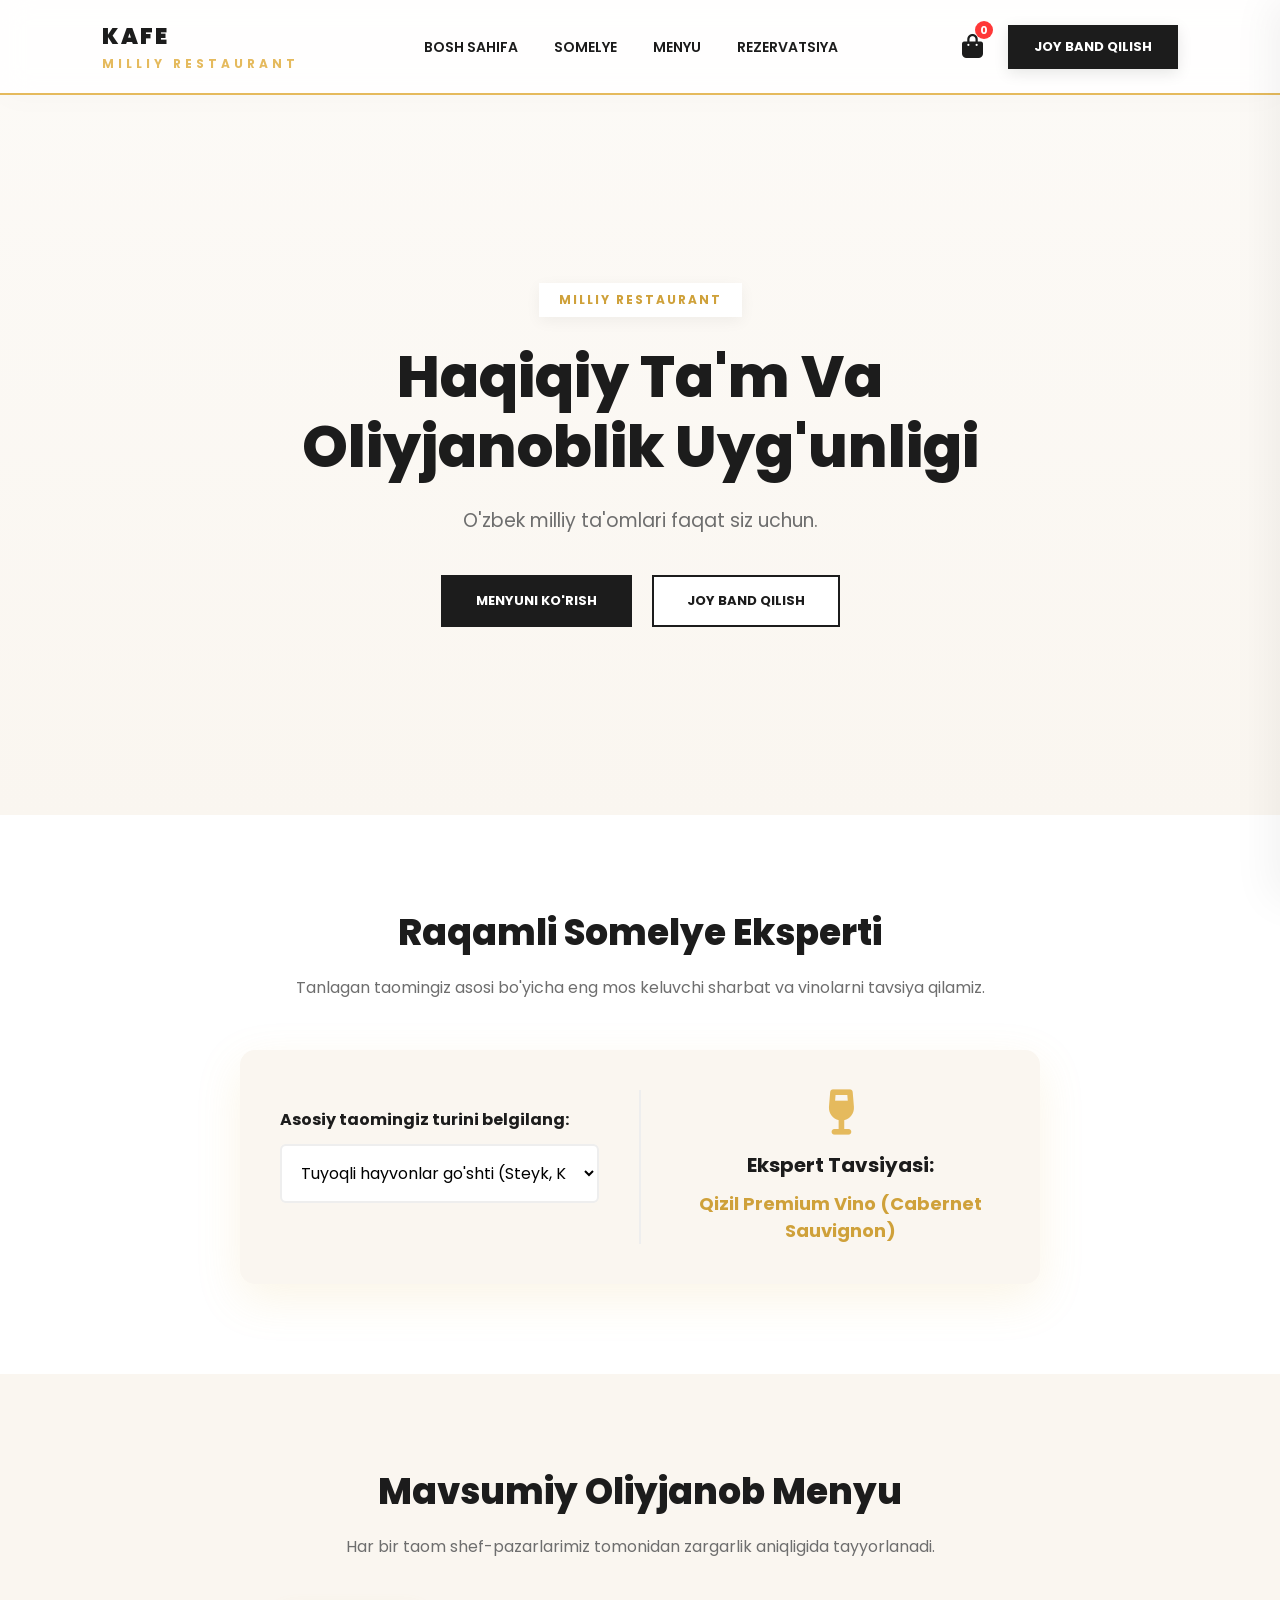
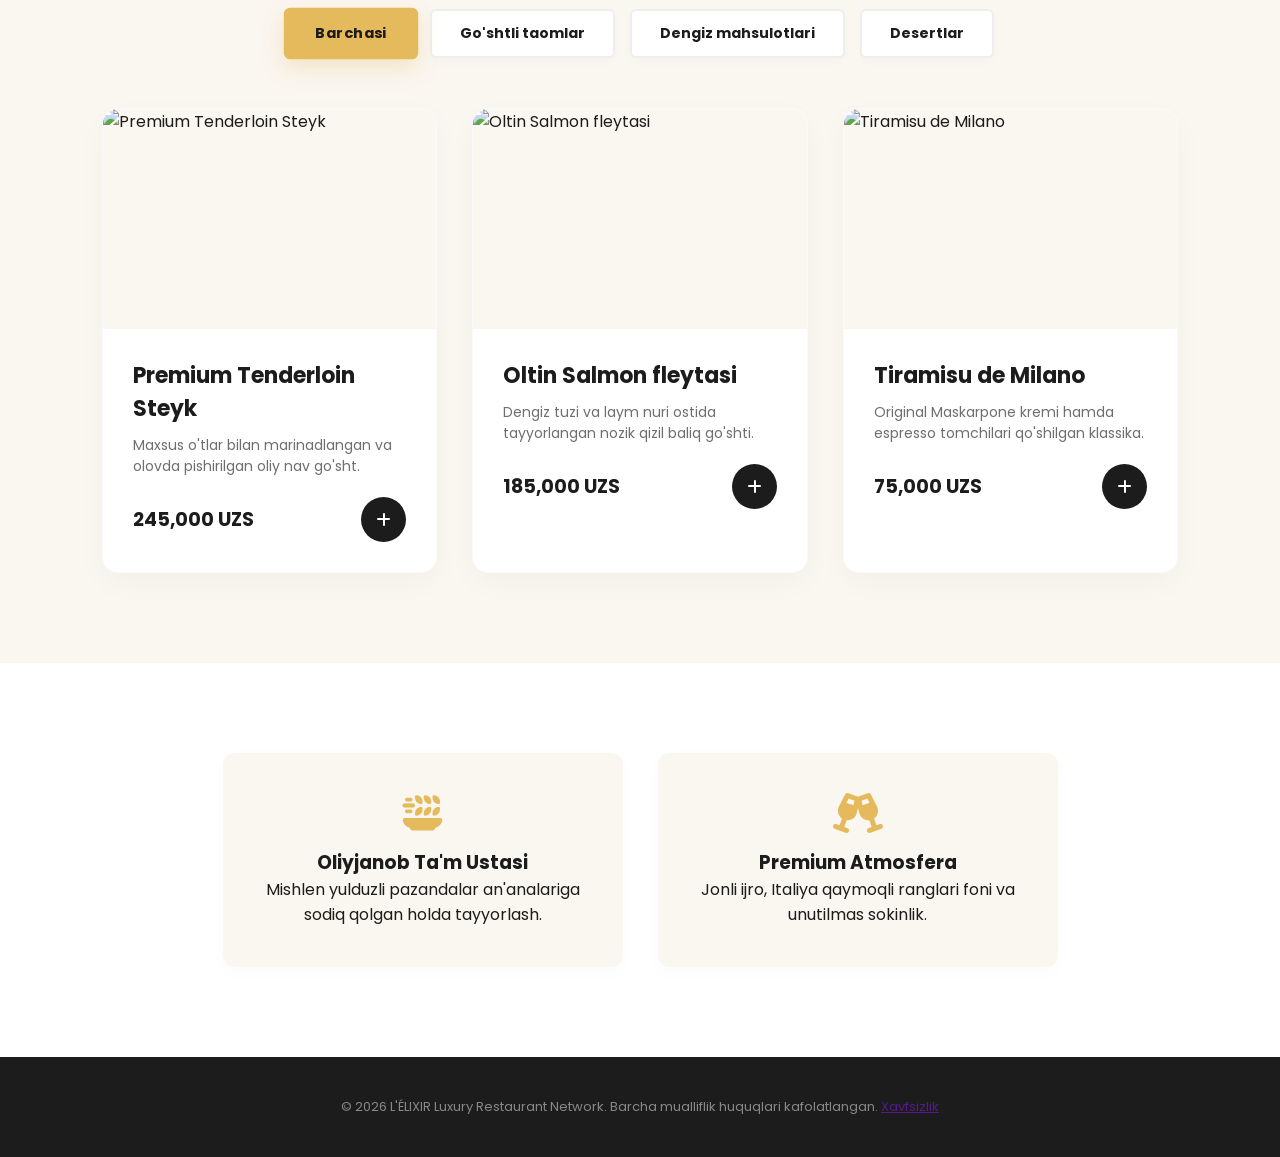
==== index.html @ 88ed4173 "Add files via upload" ====
<!DOCTYPE html>
<html lang="uz">
<head>
    <meta charset="UTF-8">
    <meta name="viewport" content="width=device-width, initial-scale=1.0">
    <title> Kafe | Restaurant</title>
    <!-- Shriftlar va FontAwesome ikonkalari -->
    <link href="https://fonts.googleapis.com/css2?family=Poppins:wght@400;600;700;800;900&display=swap" rel="stylesheet">
    <link rel="stylesheet" href="https://cdnjs.cloudflare.com/ajax/libs/font-awesome/6.4.0/css/all.min.css">
    <link rel="stylesheet" href="style.css">
</head>
<body>
    <header>
        <a href="#" class="logo"> Kafe<span>Milliy RESTAURANT</span></a>
        <ul class="nav-links">
            <li><a href="#hero">Bosh sahifa</a></li>
            <li><a href="#sommelier">Somelye</a></li>
            <li><a href="#menu">Menyu</a></li>
            <li><a href="./booking.html">Rezervatsiya</a></li>
            <!-- <li></li> -->
        </ul>
        <div class="header-right">
            <div class="cart-icon" id="cart-trigger">
                <i class="fa-solid fa-bag-shopping"></i>
                <span id="cart-count">0</span>
            </div>
            <a href="./booking.html" class="btn-book-nav">Joy band qilish</a>
        </div>
    </header>

    <!-- HERO (PREMIUM STRUKTURA) --> 
    <section class="hero" id="hero">
        <div class="hero-content">
            <span class="welcome-badge">Milliy Restaurant</span>
            <h1>Haqiqiy Ta'm Va <br>Oliyjanoblik Uyg'unligi</h1>
            <p>O'zbek milliy ta'omlari faqat siz uchun.</p>
            <div class="hero-buttons">
                <a href="./index.html#menu" class="btn-main">Menyuni Ko'rish</a>
                <a href="./booking.html" class="btn-secondary">Joy Band Qilish</a>
            </div>
        </div>
    </section>

    <!-- SOMMELIER (RAQAMLI YORDAMCHI) -->
    <section class="sommelier-section" id="sommelier">
        <div class="section-title">
            <h2>Raqamli Somelye Eksperti</h2>
            <p>Tanlagan taomingiz asosi bo'yicha eng mos keluvchi sharbat va vinolarni tavsiya qilamiz.</p>
        </div>
        <div class="sommelier-box">
            <div class="sommelier-inputs">
                <label for="sommelier-food-type">Asosiy taomingiz turini belgilang:</label>
                <select id="sommelier-food-type">
                    <option value="meat">Tuyoqli hayvonlar go'shti (Steyk, Kabob)</option>
                    <option value="fish">Dengiz mahsulotlari (Salmon, Krevetka)</option>
                    <option value="dessert">Shirinliklar va Nozik Desertlar</option>
                    <option value="pasta">Italiya pastasi yoki Pitsa turlari</option>
                </select>
            </div>
            <div class="sommelier-result">
                <i class="fa-solid fa-wine-glass"></i>
                <h4>Ekspert Tavsiyasi:</h4>
                <p id="sommelier-advice">Qizil Premium Vino (Cabernet Sauvignon)</p>
            </div>
        </div>
    </section>

    <!-- MENYU FILTR VA GRIDLAR -->
    <section class="menu-section" id="menu">
        <div class="section-title">
            <h2>Mavsumiy Oliyjanob Menyu</h2>
            <p>Har bir taom shef-pazarlarimiz tomonidan zargarlik aniqligida tayyorlanadi.</p>
        </div>

        <div class="menu-filters">
            <button class="filter-btn active" data-filter="all">Barchasi</button>
            <button class="filter-btn" data-filter="meat">Go'shtli taomlar</button>
            <button class="filter-btn" data-filter="fish">Dengiz mahsulotlari</button>
            <button class="filter-btn" data-filter="dessert">Desertlar</button>
        </div>

        <div class="menu-grid" id="main-menu-grid">
            <!-- JS Dinamik Elementlar Shu Yerga Keladi -->
        </div>
    </section>

    <!-- XIZMATLAR (SERVICES) -->
    <section class="luxury-services">
        <div class="services-grid">
            <div class="service-card">
                <i class="fa-solid fa-plate-wheat"></i>
                <h3>Oliyjanob Ta'm Ustasi</h3>
                <p>Mishlen yulduzli pazandalar an'analariga sodiq qolgan holda tayyorlash.</p>
            </div>
            <div class="service-card">
                <i class="fa-solid fa-champagne-glasses"></i>
                <h3>Premium Atmosfera</h3>
                <p>Jonli ijro, Italiya qaymoqli ranglari foni va unutilmas sokinlik.</p>
            </div>
        </div>
    </section>

    <!-- SAVAT SIDEBAR TIZIMI -->
    <div class="cart-sidebar" id="cart-sidebar-wrapper">
        <div class="cart-header">
            <h3>Sizning Savatingiz</h3>
            <i class="fa-solid fa-xmark" id="cart-close-trigger"></i>
        </div>
        <div class="cart-items" id="cart-items-wrapper">
            <!-- Savat elementlari dinamik keladi -->
        </div>
        <div class="cart-footer">
            <div class="cart-total">
                <span>Jami Hisob:</span>
                <span id="cart-total-sum">0 UZS</span>
            </div>
<button onclick="sendOrderToTelegram()" class="btn-checkout">
            <i class="fa-solid fa-paper-plane"></i> Buyurtmani tasdiqlash
        </button>
            </div>
    </div>


    <!-- ADMIN AVTORIZATSIYA MODAL OYNASI -->
    <div class="admin-modal-overlay" id="admin-auth-overlay">
        <div class="admin-crypto-box">
            <i class="fa-solid fa-vault"></i>
            <h3>Tizim Boshqaruvi</h3>
            <input type="password" id="crypto-pass-input" placeholder="Xavfsizlik parolini kiriting (2012)">
            <button class="btn-submit" id="admin-login-submit-btn">Tizimga Kirish</button>
            <div class="error-text" id="auth-error-msg">Noto'g'ri maxfiy parol!</div>
            <button class="btn-close-text" id="admin-auth-close-btn">Bekor qilish</button>
        </div>
    </div>

    <!-- DINAMIK INTEGRALLASHGAN ADMIN PANEL -->
    <div class="integrated-admin-panel hidden" id="live-admin-panel">
        <div class="admin-panel-header">
            <h2><i class="fa-solid fa-gauge-high"></i> Dinamik Menyu Boshqaruv Platformasi</h2>
            <button class="btn-close-admin" id="admin-logout-btn">Panelni Yopish</button>
        </div>
        <div class="admin-split-grid">
            <!-- Forma -->
            <div class="admin-box-card">
                <h3>Yangi Taom Qo'shish</h3>
                <input type="text" id="add-food-name" placeholder="Taom yoki Ichimlik nomi" required>
                <input type="text" id="add-food-desc" placeholder="Tarkibi va ta'rifi" required>
                <input type="number" id="add-food-price" placeholder="Narxi (Faqat raqamda, UZS)" required>
                <input type="text" id="add-food-img" placeholder="Rasm havolasi (URL)">
                <select id="add-food-cat">
                    <option value="meat">Go'shtli taomlar</option>
                    <option value="fish">Dengiz mahsulotlari</option>
                    <option value="dessert">Desertlar</option>
                </select>
                <button class="btn-submit" id="add-food-to-menu-btn">Menyoga Integratsiya Qilish</button>
            </div>
            <!-- Jadval -->
            <div class="admin-box-card" style="flex: 2;">
                <h3>Mavjud Taomlar Bazasi</h3>
                <div style="overflow-x: auto;">
                    <table class="adm-table">
                        <thead>
                            <tr>
                                <th>Ko'rinishi</th>
                                <th>Nomi</th>
                                <th>Kategoriya</th>
                                <th>Narxi</th>
                                <th>O'chirish</th>
                            </tr>
                        </thead>
                        <tbody id="admin-live-table-rows">
                            <!-- JS orqali to'ldiriladi -->
                        </tbody>
                    </table>
                </div>
            </div>
        </div>
    </div>

    <!-- FOOTER -->
    <footer id="footer">
        <p>&copy; 2026 L'ÉLIXIR Luxury Restaurant Network. Barcha mualliflik huquqlari kafolatlangan. <a href="" id="admin-gate-link"></i>Xavfsizlik</a></p>
    </footer>
    <script src="script.js"></script>
</body>
</html>
---- style.css ----
/* ==========================================================================
           1. SIZ TAQDIM ETGAN PREMIUM CSS STRUKTURASI (Luxury Bright Theme)
           ========================================================================== */
        :root {
            --gold-bright: #e5ba5d;       /* Quyoshli yorqin oltin */
            --gold-hover: #cfa13a;        /* To'q yorqin oltin */
            --white-pure: #ffffff;        /* Sof oppoq */
            --bg-cream: #faf6f0;          /* Italiya qaymoqli foni */
            --text-dark: #1c1c1c;         /* Chuqur qora matn */
            --text-muted: #6e6e6e;        /* Yumshoq kulrang */
            --accent-red: #ff3838;        /* Ko'zga tashlanadigan qizil urg'u */
            --shadow-premium: 0 15px 45px rgba(229, 186, 93, 0.15); /* Oltin nurlanish effekti */
            --transition: all 0.3s cubic-bezier(0.4, 0, 0.2, 1);
        }

        * {
            margin: 0;
            padding: 0;
            box-sizing: border-box;
            font-family: 'Poppins', 'Segoe UI', sans-serif;
            scroll-behavior: smooth;
        }

        body {
            background-color: var(--bg-cream);
            color: var(--text-dark);
        }

        /* Yorqin va Shaffof Navigatsiya */
        header {
            background: rgba(255, 255, 255, 0.9);
            border-bottom: 2px solid var(--gold-bright);
            display: flex;
            justify-content: space-between;
            align-items: center;
            padding: 20px 8%;
            position: sticky;
            top: 0;
            z-index: 999;
            backdrop-filter: blur(15px);
            box-shadow: 0 4px 30px rgba(0,0,0,0.02);
        }

        .logo {
            font-size: 22px;
            font-weight: 900;
            color: var(--text-dark);
            letter-spacing: 2px;
            text-decoration: none;
            text-transform: uppercase;
        }

        .logo span {
            color: var(--gold-bright);
            font-size: 12px;
            letter-spacing: 4px;
            font-weight: bold;
            display: block;
            margin-top: 2px;
        }

        .nav-links { list-style: none; display: flex; }
        .nav-links li { margin: 0 18px; }
        .nav-links a {
            text-decoration: none;
            color: var(--text-dark);
            font-size: 14px;
            font-weight: 600;
            text-transform: uppercase;
            transition: var(--transition);
        }
        .nav-links a:hover { color: var(--gold-bright); }

        .header-right { display: flex; align-items: center; gap: 25px; }

        .cart-icon {
            font-size: 24px;
            color: var(--text-dark);
            cursor: pointer;
            position: relative;
            transition: var(--transition);
        }
        .cart-icon:hover { color: var(--gold-bright); transform: scale(1.1); }

        #cart-count {
            position: absolute; top: -8px; right: -10px;
            background: var(--accent-red); color: white;
            font-size: 11px; font-weight: bold; width: 18px; height: 18px;
            border-radius: 50%; display: flex; justify-content: center; align-items: center;
        }

        .btn-book-nav {
            background: var(--text-dark);
            color: var(--white-pure);
            padding: 12px 26px;
            text-decoration: none;
            font-size: 13px;
            font-weight: bold;
            text-transform: uppercase;
            transition: var(--transition);
            box-shadow: 0 4px 15px rgba(0,0,0,0.1);
        }
        .btn-book-nav:hover { background: var(--gold-bright); color: var(--text-dark); }

        /* Quyoshli Hero Oynasi */
        .hero {
            background: linear-gradient(rgba(255, 255, 255, 0.4), rgba(250, 246, 240, 0.9)), 
                        url('https://images.unsplash.com/photo-1555396273-367ea4eb4db5?ixlib=rb-4.0.3') no-repeat center center/cover;
            height: 80vh;
            display: flex;
            justify-content: center;
            align-items: center;
            text-align: center;
        }

        .welcome-badge {
            background: var(--white-pure);
            color: var(--gold-hover);
            padding: 8px 20px;
            font-weight: bold;
            font-size: 12px;
            text-transform: uppercase;
            letter-spacing: 2px;
            box-shadow: 0 4px 15px rgba(0,0,0,0.05);
            display: inline-block;
            margin-bottom: 25px;
        }

        .hero-content h1 {
            font-size: 58px;
            color: var(--text-dark);
            font-weight: 800;
            line-height: 1.2;
            margin-bottom: 25px;
        }

        .hero-content p {
            color: var(--text-muted);
            font-size: 19px;
            max-width: 650px;
            margin: 0 auto 40px auto;
        }

        .hero-buttons { display: flex; justify-content: center; gap: 20px; }

        .btn-main { background: var(--text-dark); color: var(--white-pure); padding: 16px 35px; text-transform: uppercase; font-size: 13px; font-weight: bold; text-decoration: none; transition: var(--transition); }
        .btn-main:hover { background: var(--gold-bright); color: var(--text-dark); }
        .btn-secondary { background: var(--white-pure); border: 2px solid var(--text-dark); color: var(--text-dark); padding: 14px 33px; text-transform: uppercase; font-size: 13px; font-weight: bold; text-decoration: none; transition: var(--transition); }
        .btn-secondary:hover { background: var(--text-dark); color: var(--white-pure); }

        /* Sommelier Bo'limi (Ochiq va Shinam) */
        .sommelier-section { padding: 90px 8%; background: var(--white-pure); }
        .section-title { text-align: center; margin-bottom: 50px; }
        .section-title h2 { font-size: 36px; font-weight: 800; margin-bottom: 15px; color: var(--text-dark); }
        .section-title p { color: var(--text-muted); }

        .sommelier-box {
            max-width: 800px; margin: 0 auto; background: var(--bg-cream);
            padding: 40px; display: flex; gap: 40px; align-items: center; flex-wrap: wrap;
            box-shadow: var(--shadow-premium); border-radius: 15px;
        }
        .sommelier-inputs, .sommelier-result { flex: 1; min-width: 260px; }
        .sommelier-inputs label { display: block; margin-bottom: 12px; font-weight: bold; }
        .sommelier-inputs select { width: 100%; padding: 15px; background: var(--white-pure); border: 2px solid #eee; font-size: 16px; margin-bottom: 25px; border-radius: 6px; outline: none; }

        .sommelier-result { text-align: center; border-left: 2px solid #eee; padding-left: 40px; }
        .sommelier-result i { font-size: 45px; color: var(--gold-bright); margin-bottom: 15px; }
        .sommelier-result h4 { font-size: 20px; margin-bottom: 10px; }
        .sommelier-result p { color: var(--gold-hover); font-weight: bold; font-size: 18px; }

        /* 🌟 KATEGORIYA FILTR TUGMALARI */
        .menu-filters {
            display: flex; justify-content: center; gap: 15px; margin-bottom: 50px; flex-wrap: wrap;
        }
        .filter-btn {
            background: var(--white-pure); border: 2px solid #eee; color: var(--text-dark);
            padding: 12px 28px; font-weight: bold; font-size: 14px; cursor: pointer; transition: var(--transition);
            box-shadow: 0 4px 10px rgba(0,0,0,0.02); border-radius: 6px;
        }
        .filter-btn.active, .filter-btn:hover {
            background: var(--gold-bright); border-color: var(--gold-bright); transform: scale(1.05);
            box-shadow: 0 8px 20px rgba(229, 186, 93, 0.3);
        }

        /* Menyu Grid qismi */
        .menu-section { padding: 90px 8%; }
        .menu-grid { display: grid; grid-template-columns: repeat(auto-fit, minmax(300px, 1fr)); gap: 35px; }

        /* KO'ZNI O'YNATUVChI ELEGANT KARTALAR */
        .menu-card {
            background: var(--white-pure); border-radius: 16px; overflow: hidden;
            box-shadow: 0 10px 30px rgba(0,0,0,0.03); border: 1px solid rgba(0,0,0,0.02);
            transition: var(--transition); display: block;
        }
        .menu-card.hidden { display: none !important; } /* Filtrlash uchun muqaddas klass */

        .menu-card:hover {
            transform: translateY(-10px) scale(1.02);
            box-shadow: var(--shadow-premium);
        }

        /* --- SILKA ORQALI RASM TO'G'IRLASH --- */
        .menu-img-wrapper {
            background: var(--bg-cream); 
            height: 220px;
            display: flex; 
            justify-content: center; 
            align-items: center; 
            overflow: hidden;
        }
        .menu-img-wrapper img {
            width: 100%;
            height: 100%;
            object-fit: cover;
            transition: var(--transition);
        }
        .menu-card:hover .menu-img-wrapper img {
            transform: scale(1.08);
        }

        .menu-info { padding: 30px; }
        .menu-info h3 { font-size: 22px; font-weight: 700; margin-bottom: 10px; }
        .menu-info p { color: var(--text-muted); font-size: 14px; line-height: 1.5; margin-bottom: 20px; height: 42px; overflow: hidden; }
        .menu-footer { display: flex; justify-content: space-between; align-items: center; }
        .menu-footer .price { font-size: 19px; font-weight: bold; color: var(--text-dark); }

        .btn-add-cart {
            background: var(--text-dark); color: var(--white-pure); border: none;
            width: 45px; height: 45px; border-radius: 50%; cursor: pointer; transition: var(--transition);
            display: flex; justify-content: center; align-items: center; font-size: 16px;
        }
        .btn-add-cart:hover { background: var(--gold-bright); color: var(--text-dark); transform: rotate(90deg); }

        /* Xizmatlar ko'rinishi */
        .luxury-services { padding: 90px 8%; background: var(--white-pure); }
        .services-grid { display: flex; justify-content: center; gap: 35px; flex-wrap: wrap; }
        .service-card {
            background: var(--bg-cream); padding: 40px; text-align: center; max-width: 400px;
            border-radius: 12px; box-shadow: 0 5px 20px rgba(0,0,0,0.02); flex: 1; min-width: 280px;
        }
        .service-card i { font-size: 40px; color: var(--gold-bright); margin-bottom: 15px; }

        /* Savat Oynasi (Ochiq va Oq) */
        .cart-sidebar {
            position: fixed; top: 0; right: -420px; width: 420px; height: 100vh;
            background: var(--white-pure); border-left: 3px solid var(--gold-bright);
            z-index: 1001; padding: 30px; display: flex; flex-direction: column; transition: var(--transition);
            box-shadow: -10px 0 40px rgba(0,0,0,0.05);
        }
        .cart-sidebar.open { right: 0; }
        .cart-header { display: flex; justify-content: space-between; align-items: center; border-bottom: 2px solid #eee; padding-bottom: 15px; }
        #cart-close { cursor: pointer; font-size: 20px; transition: var(--transition); }
        #cart-close:hover { color: var(--accent-red); }
        
        .cart-items { flex: 1; overflow-y: auto; padding-top: 20px; }
        .cart-item { display: flex; justify-content: space-between; align-items: center; background: var(--bg-cream); padding: 15px; margin-bottom: 15px; border-radius: 8px; }
        .cart-item-info h5 { font-size: 16px; margin-bottom: 5px; }
        .cart-item-qty { display: flex; align-items: center; gap: 10px; margin-top: 8px; }
        .cart-item-qty button { background: var(--white-pure); border: 1px solid #ccc; width: 25px; height: 25px; cursor: pointer; border-radius: 4px; font-weight: bold; }
        
        .cart-item-right { text-align: right; }
        .btn-remove-item { background: none; border: none; color: var(--accent-red); cursor: pointer; margin-top: 8px; font-size: 12px; text-decoration: underline; }
        
        .cart-footer { border-top: 2px solid #eee; padding-top: 20px; }
        .cart-total { display: flex; justify-content: space-between; font-size: 20px; font-weight: bold; margin-bottom: 20px; }
        .btn-checkout { background: var(--text-dark); color: var(--white-pure); border: none; width: 100%; padding: 16px; font-weight: bold; text-transform: uppercase; cursor: pointer; transition: var(--transition); }
        .btn-checkout:hover { background: var(--gold-bright); color: var(--text-dark); }

        /* Rezervatsiya */
        .booking-section { padding: 90px 8%; }
        .booking-wrapper { display: flex; justify-content: space-between; gap: 40px; flex-wrap: wrap; }
        .booking-info, .booking-form-wrapper { flex: 1; min-width: 320px; }
        .booking-info h2 { font-size: 32px; font-weight: 800; margin-bottom: 20px; }
        .booking-info p { margin-bottom: 15px; color: var(--text-muted); display: flex; align-items: center; }
        .booking-info i { color: var(--gold-bright); margin-right: 12px; font-size: 18px; }

        .booking-form-wrapper input { width: 100%; padding: 14px; background: var(--white-pure); border: 2px solid #eee; margin-bottom: 15px; border-radius: 8px; outline: none; }
        .form-row { display: flex; gap: 15px; }
        .btn-submit { background: var(--text-dark); color: var(--white-pure); border: none; width: 100%; padding: 15px; font-weight: bold; text-transform: uppercase; cursor: pointer; border-radius: 8px; transition: var(--transition); }
        .btn-submit:hover { background: var(--gold-bright); color: var(--text-dark); }

        /* --- INTEGRALLASHGAN ADMIN PANEL STILlARI --- */
        .admin-modal-overlay {
            position: fixed; top: 0; left: 0; width: 100%; height: 100%;
            background: rgba(0,0,0,0.6); z-index: 2000;
            display: none; justify-content: center; align-items: center;
        }
        .admin-modal-overlay.show { display: flex; }
        .admin-crypto-box {
            background: white; padding: 35px; border-radius: 12px; text-align: center;
            max-width: 360px; width: 90%; border-top: 5px solid var(--gold-bright);
            box-shadow: var(--shadow-premium);
        }
        .admin-crypto-box i { font-size: 45px; color: var(--gold-bright); margin-bottom: 15px; }
        .admin-crypto-box input {
            width: 100%; padding: 12px; margin: 15px 0; border: 2px solid #eee;
            border-radius: 6px; text-align: center; font-size: 16px; outline: none;
        }
        .error-text { color: var(--accent-red); font-weight: bold; margin-top: 10px; font-size: 13px; display: none; }
        .btn-close-text { background: none; border: none; color: #777; margin-top: 10px; cursor: pointer; text-decoration: underline; }

        .integrated-admin-panel {
            background: #fdfbf7; border-top: 4px solid var(--gold-bright);
            padding: 50px 8%; border-bottom: 2px solid #ddd;
        }
        .admin-panel-header { display: flex; justify-content: space-between; align-items: center; margin-bottom: 30px; flex-wrap: wrap; gap: 15px; }
        .btn-close-admin { background: var(--accent-red); color: white; border: none; padding: 10px 20px; border-radius: 6px; cursor: pointer; font-weight: bold; transition: var(--transition); }
        .btn-close-admin:hover { background: #cc0000; }

        .admin-split-grid { display: flex; gap: 30px; flex-wrap: wrap; }
        .admin-box-card { flex: 1; min-width: 320px; background: white; padding: 25px; border-radius: 10px; box-shadow: 0 4px 15px rgba(0,0,0,0.05); }
        .admin-box-card h3 { margin-bottom: 20px; font-weight: 700; border-bottom: 2px solid var(--bg-cream); padding-bottom: 10px; }
        .admin-box-card input, .admin-box-card select { width: 100%; padding: 11px; margin-bottom: 15px; border: 1px solid #ddd; border-radius: 6px; outline: none; }

        .adm-table { width: 100%; border-collapse: collapse; }
        .adm-table th, .adm-table td { padding: 12px; text-align: left; border-bottom: 1px solid #eee; align-content: center; }
        .adm-table th { background: var(--bg-cream); }
        .adm-table-img { width: 45px; height: 45px; border-radius: 6px; object-fit: cover; }
        .btn-delete-food { background: var(--accent-red); color: white; border: none; padding: 6px 12px; cursor: pointer; border-radius: 4px; transition: var(--transition); }
        .btn-delete-food:hover { background: #cc0000; }
        
        .hidden { display: none !important; }

        footer { background: var(--text-dark); color: #888; text-align: center; padding: 40px; font-size: 13px; }

        @media (max-width: 768px) {
            header { flex-direction: column; gap: 15px; padding: 20px 2%; }
            .nav-links { flex-direction: column; text-align: center; gap: 8px; }
            .sommelier-result { border-left: none; padding-left: 0; border-top: 2px solid #eee; padding-top: 20px; }
            .form-row { flex-direction: column; gap: 0; }
            .cart-sidebar { width: 100%; right: -100%; }
        }

        .btn-checkout {
    width: 100%;
    padding: 15px;
    background-color: #27ae60; /* Yashil rang - tasdiqlash ramzi */
    color: white;
    border: none;
    border-radius: 8px;
    font-size: 18px;
    font-weight: bold;
    cursor: pointer;
    margin-top: 20px;
    transition: background 0.3s ease;
}

.btn-checkout:hover {
    background-color: #219150;
    transform: translateY(-2px);
}

.btn-checkout:active {
    transform: translateY(0);
}
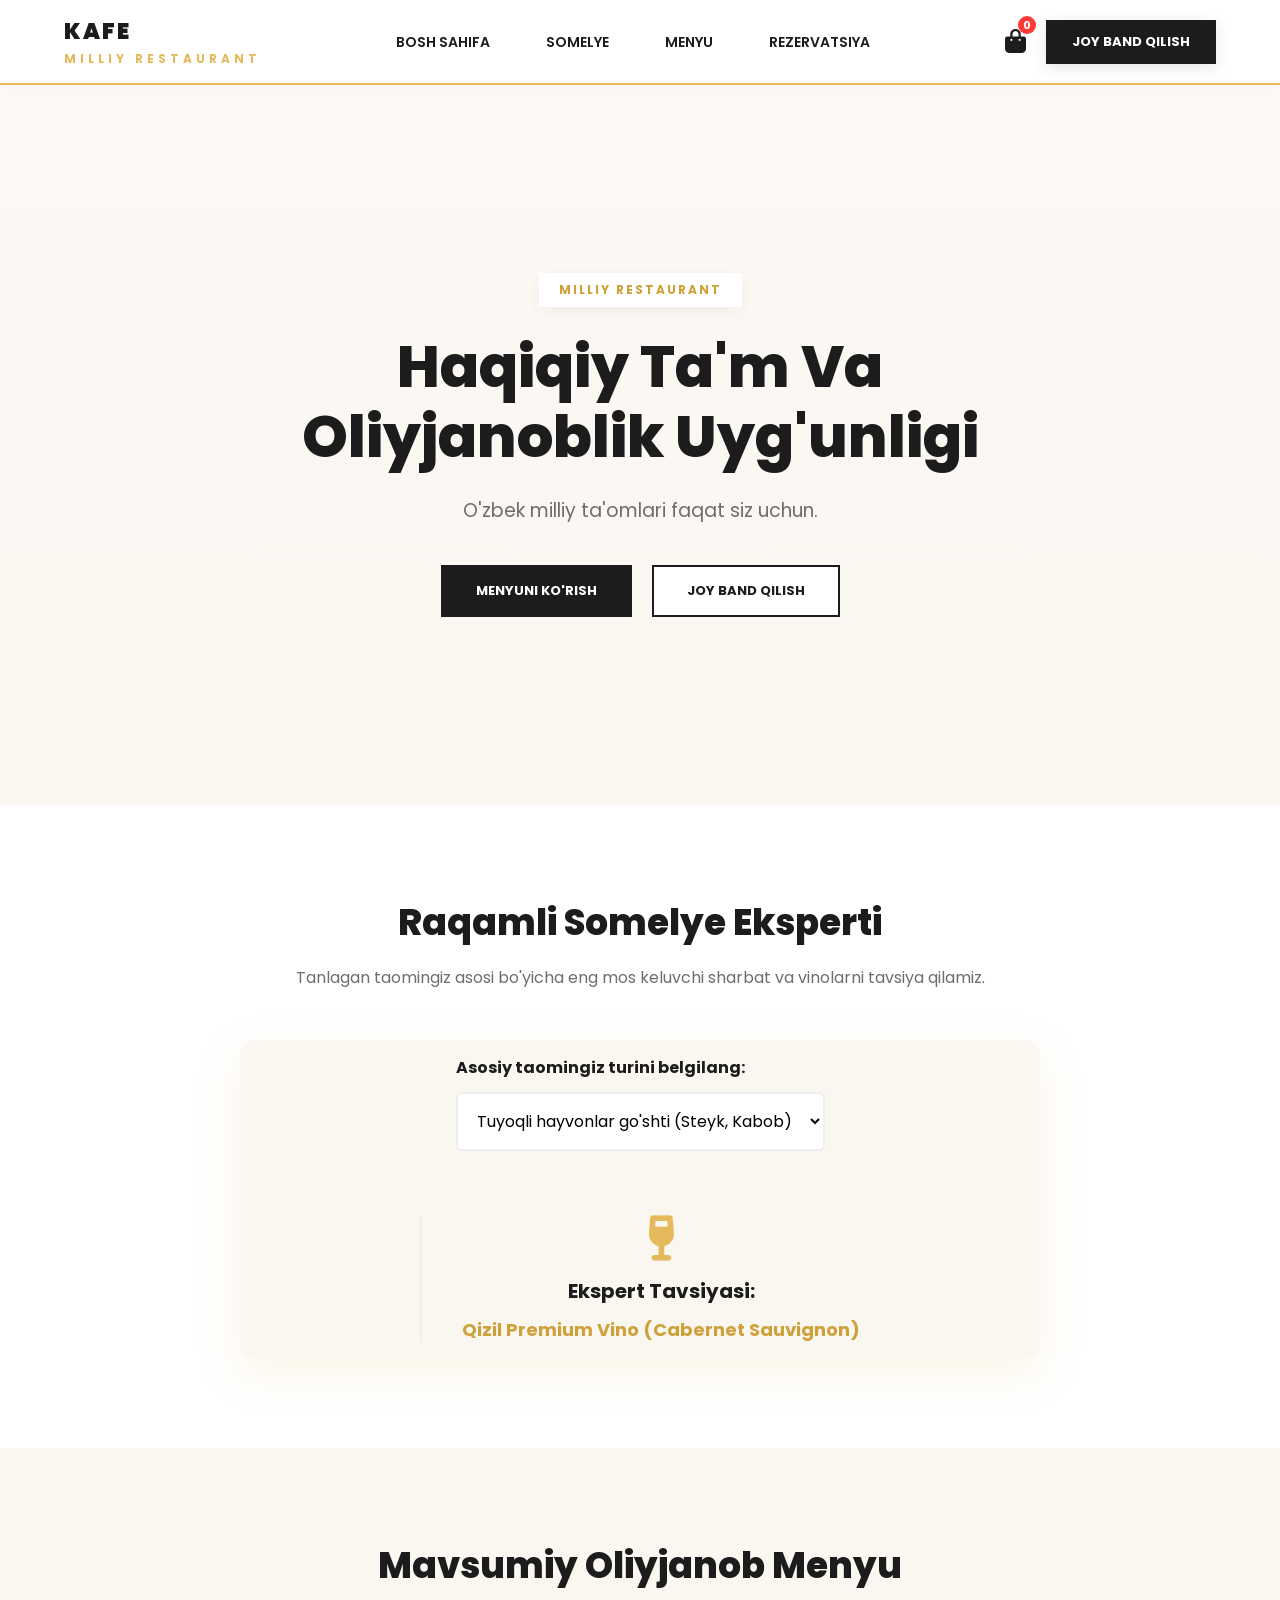
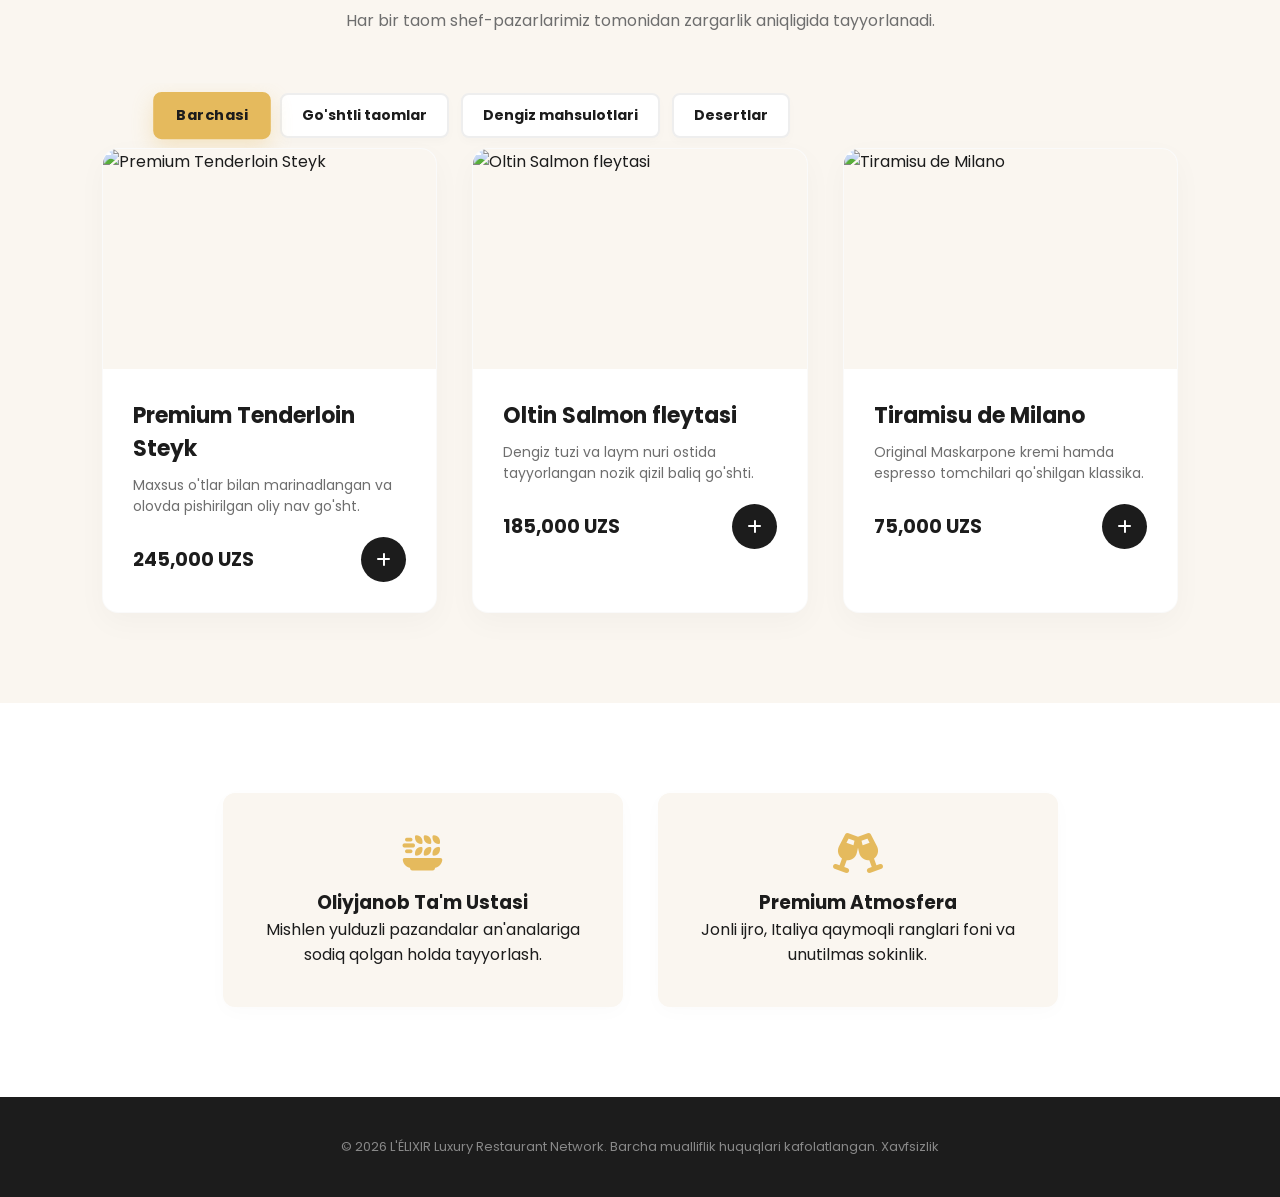
==== commit 60e3ccfb: "Update index.html" ====
--- a/index.html
+++ b/index.html
@@ -10,25 +10,34 @@
     <link rel="stylesheet" href="style.css">
 </head>
 <body>
-    <header>
-        <a href="#" class="logo"> Kafe<span>Milliy RESTAURANT</span></a>
-        <ul class="nav-links">
-            <li><a href="#hero">Bosh sahifa</a></li>
-            <li><a href="#sommelier">Somelye</a></li>
-            <li><a href="#menu">Menyu</a></li>
-            <li><a href="./booking.html">Rezervatsiya</a></li>
-            <!-- <li></li> -->
-        </ul>
-        <div class="header-right">
-            <div class="cart-icon" id="cart-trigger">
-                <i class="fa-solid fa-bag-shopping"></i>
-                <span id="cart-count">0</span>
-            </div>
-            <a href="./booking.html" class="btn-book-nav">Joy band qilish</a>
-        </div>
-    </header>
-
-    <!-- HERO (PREMIUM STRUKTURA) --> 
+<header>
+    <a href="./index.html" class="logo"> Kafe<span>Milliy RESTAURANT</span></a>
+    
+    <ul class="nav-links" id="nav-list">
+        <li><a href="./index.html">Bosh sahifa</a></li>
+        <li><a href="./index.html#sommelier">Somelye</a></li>
+        <li><a href="./index.html#menu">Menyu</a></li>
+        <li><a href="./booking.html">Rezervatsiya</a></li>
+        <li class="mobile-book-btn"><a href="./booking.html" class="btn-book-nav">Joy band qilish</a></li>
+    </ul>
+
+    <div class="header-right">
+        <div class="cart-icon" id="cart-trigger">
+            <i class="fa-solid fa-bag-shopping"></i>
+            <span id="cart-count">0</span>
+        </div>
+        
+        <a href="./booking.html" class="btn-book-nav desktop-book-btn">Joy band qilish</a>
+        
+        <div class="menu-toggle" id="mobile-menu">
+            <span class="bar"></span>
+            <span class="bar"></span>
+            <span class="bar"></span>
+        </div>
+    </div>
+</header>
+
+<!-- HERO (PREMIUM STRUKTURA) --> 
     <section class="hero" id="hero">
         <div class="hero-content">
             <span class="welcome-badge">Milliy Restaurant</span>
@@ -72,12 +81,12 @@
             <p>Har bir taom shef-pazarlarimiz tomonidan zargarlik aniqligida tayyorlanadi.</p>
         </div>
 
-        <div class="menu-filters">
-            <button class="filter-btn active" data-filter="all">Barchasi</button>
-            <button class="filter-btn" data-filter="meat">Go'shtli taomlar</button>
-            <button class="filter-btn" data-filter="fish">Dengiz mahsulotlari</button>
-            <button class="filter-btn" data-filter="dessert">Desertlar</button>
-        </div>
+ <div class="menu-categories">
+    <button class="filter-btn active" data-filter="all">Barchasi</button>
+    <button class="filter-btn" data-filter="meat">Go'shtli taomlar</button>
+    <button class="filter-btn" data-filter="fish">Dengiz mahsulotlari</button>
+    <button class="filter-btn" data-filter="dessert">Desertlar</button>
+</div>
 
         <div class="menu-grid" id="main-menu-grid">
             <!-- JS Dinamik Elementlar Shu Yerga Keladi -->
@@ -143,10 +152,15 @@
             <!-- Forma -->
             <div class="admin-box-card">
                 <h3>Yangi Taom Qo'shish</h3>
-                <input type="text" id="add-food-name" placeholder="Taom yoki Ichimlik nomi" required>
-                <input type="text" id="add-food-desc" placeholder="Tarkibi va ta'rifi" required>
-                <input type="number" id="add-food-price" placeholder="Narxi (Faqat raqamda, UZS)" required>
-                <input type="text" id="add-food-img" placeholder="Rasm havolasi (URL)">
+                <input type="text" id="add-food-name" placeholder="Taom nomi">
+                <input type="text" id="add-food-desc" placeholder="Ta'rifi va tarkibi">
+                <input type="number" id="add-food-price" placeholder="Narxi faqat so'mda">
+<div class="admin-input-group">
+    <label>Rasm yuklash (Ikkala usuldan biri):</label>
+    <input type="file" id="add-food-img-file" accept="image/*" style="margin-bottom: 10px;">
+    
+    <input type="text" id="add-food-img" placeholder="Rasm URL manzili">
+</div>
                 <select id="add-food-cat">
                     <option value="meat">Go'shtli taomlar</option>
                     <option value="fish">Dengiz mahsulotlari</option>
@@ -183,4 +197,4 @@
     </footer>
     <script src="script.js"></script>
 </body>
-</html>+</html>
--- a/style.css
+++ b/style.css
@@ -25,7 +25,13 @@
             background-color: var(--bg-cream);
             color: var(--text-dark);
         }
-
+html, body {
+overflow-x: hidden !important;
+    width: 100% !important;
+    margin: 0 !important;
+    padding: 0 !important;
+    position: relative;
+}
         /* Yorqin va Shaffof Navigatsiya */
         header {
             background: rgba(255, 255, 255, 0.9);
@@ -242,11 +248,38 @@
 
         /* Savat Oynasi (Ochiq va Oq) */
         .cart-sidebar {
-            position: fixed; top: 0; right: -420px; width: 420px; height: 100vh;
-            background: var(--white-pure); border-left: 3px solid var(--gold-bright);
-            z-index: 1001; padding: 30px; display: flex; flex-direction: column; transition: var(--transition);
-            box-shadow: -10px 0 40px rgba(0,0,0,0.05);
-        }
+    position: fixed;
+    top: 0;
+    right: -110%; /* To'liq yashirin bo'lishi uchun */
+    width: 100% !important; /* Mobil telefonda butun ekranni egallasin */
+    max-width: 100%; 
+    height: 100vh;
+    background: #fff;
+    z-index: 10000; /* Headerdan ham ustun turishi shart */
+    transition: right 0.4s ease-in-out;
+}
+
+/* Savat ochilganda */
+.cart-sidebar.active {
+    right: 0 !important;
+}
+
+/* Savat ichidagi elementlar siqilib qolmasligi uchun */
+.cart-header {
+    display: flex;
+    justify-content: space-between;
+    align-items: center;
+    padding: 20px;
+    border-bottom: 1px solid #eee;
+}
+
+/* Savatni yopish tugmasi (X) aniq ko'rinishi uchun */
+#cart-close-trigger {
+    font-size: 28px;
+    cursor: pointer;
+    padding: 10px;
+    color: #333;
+}
         .cart-sidebar.open { right: 0; }
         .cart-header { display: flex; justify-content: space-between; align-items: center; border-bottom: 2px solid #eee; padding-bottom: 15px; }
         #cart-close { cursor: pointer; font-size: 20px; transition: var(--transition); }
@@ -352,4 +385,384 @@
 
 .btn-checkout:active {
     transform: translateY(0);
-}+}
+a{
+    color: #888;
+    text-decoration: none !important;
+}
+
+
+
+
+/* =========================================
+   HEADER ASOSIY KODI
+   ========================================= */
+header {
+    display: flex;
+    justify-content: space-between;
+    align-items: center;
+    padding: 15px 5%;
+    background: #fff;
+    border-bottom: 2px solid var(--gold-bright, #e5ba5d);
+    position: sticky;
+    top: 0;
+    z-index: 1000;
+}
+
+.nav-links {
+    display: flex;
+    list-style: none;
+    gap: 20px;
+    align-items: center;
+}
+
+.header-right {
+    display: flex;
+    align-items: center;
+    gap: 20px;
+}
+
+.menu-toggle {
+    display: none; /* Kompyuterda ko'rinmaydi */
+    flex-direction: column;
+    gap: 5px;
+    cursor: pointer;
+    z-index: 1001;
+}
+
+.menu-toggle .bar {
+    width: 28px;
+    height: 3px;
+    background-color: #1c1c1c;
+    transition: 0.3s;
+}
+
+.mobile-book-btn {
+    display: none; /* Kompyuterda menyu ichidagi tugma yashirin */
+}
+
+/* =========================================
+   MOBIL VA PLANSHET UCHUN
+   ========================================= */
+@media (max-width: 992px) {
+    .menu-toggle {
+        display: flex; /* Uchta chiziq yonadi */
+    }
+
+    .desktop-book-btn {
+        display: none; /* Header-right dagi tugma o'chadi */
+    }
+
+    .mobile-book-btn {
+        display: block; /* Menyu ichidagi tugma yonadi */
+        margin-top: 20px;
+    }
+
+    .nav-links {
+        position: fixed;
+        top: 0;
+        right: -100%; /* Boshida ekrandan tashqarida */
+        width: 70%;
+        height: 100vh;
+        background: #fff;
+        flex-direction: column;
+        justify-content: center;
+        align-items: center;
+        transition: 0.4s ease-in-out;
+        box-shadow: -5px 0 15px rgba(0,0,0,0.1);
+        z-index: 1000;
+    }
+
+    .nav-links.active {
+        right: 0; /* Burger bosilganda menyu chiqadi */
+    }
+
+    /* Burger animatsiyasi (X) */
+    .menu-toggle.is-active .bar:nth-child(2) { opacity: 0; }
+    .menu-toggle.is-active .bar:nth-child(1) { transform: translateY(8px) rotate(45deg); }
+    .menu-toggle.is-active .bar:nth-child(3) { transform: translateY(-8px) rotate(-45deg); }
+}
+/* ==========================================================================
+   ADAPTIV DIZAYN (RESPONSIVE)
+   ========================================================================== */
+
+/* 1. Planshetlar va kichik noutbuklar uchun (992px gacha) */
+@media (max-width: 992px) {
+    header { padding: 15px 4%; }
+    .hero-content h1 { font-size: 42px; }
+    .sommelier-box { margin: 30px 4%; }
+}
+
+/* 2. Standart telefonlar uchun (768px gacha) */
+@media (max-width: 768px) {
+    /* Header va Navigatsiya */
+    header {
+        flex-direction: column;
+        text-align: center;
+        gap: 15px;
+    }
+    
+    .nav-links {
+        justify-content: center;
+        flex-wrap: wrap;
+        gap: 10px;
+    }
+    
+    .header-right {
+        width: 100%;
+        justify-content: space-around;
+        border-top: 1px solid #eee;
+        padding-top: 10px;
+    }
+
+    /* Hero qismi */
+    .hero { height: auto; padding: 60px 20px; }
+    .hero-buttons { flex-direction: column; width: 100%; max-width: 300px; margin: 0 auto; }
+
+    /* Somelye va Menyu Grid */
+    .sommelier-box { flex-direction: column; text-align: center; }
+    .sommelier-result { border-left: none; border-top: 2px solid #eee; padding-top: 20px; }
+    
+    .menu-grid {
+        grid-template-columns: 1fr; /* Taomlar bir qatorda chiqadi */
+        padding: 20px;
+    }
+
+    /* Booking Formasi (Sizda inline style bo'lgani uchun !important bilan) */
+    #booking div[style*="grid-template-columns"] {
+        grid-template-columns: 1fr !important; /* 2 ustunni 1 ustun qiladi */
+        gap: 10px !important;
+    }
+    
+    #booking div[style*="max-width: 600px"] {
+        width: 95% !important;
+        padding: 15px !important;
+    }
+
+    /* Admin Panel */
+    .admin-split-grid { flex-direction: column; }
+    .adm-table { font-size: 12px; }
+}
+
+/* 3. Kichik ekranli telefonlar uchun (480px gacha) */
+@media (max-width: 480px) {
+    .logo { font-size: 18px; }
+    .nav-links li { margin: 0 5px; }
+    .nav-links a { font-size: 12px; }
+    
+    .hero-content h1 { font-size: 28px; }
+    
+    .btn-checkout { font-size: 16px; padding: 12px; }
+    
+    /* Footer linklarini to'g'irlash */
+    footer p { font-size: 12px; line-height: 1.8; }
+}
+
+/* =========================================
+   SAVATCHANI JILOVLASH (KICHIKLASHTIRISH)
+   ========================================= */
+
+/* =========================================
+   SOMELYE ADAPTIVNOST (TELEFON UCHUN)
+   ========================================= */
+@media (max-width: 768px) {
+    /* Somelye qutisini kichraytirish */
+    .sommelier-box {
+        padding: 20px;
+        flex-direction: column; /* Elementlarni ustma-ust tushirish */
+        gap: 20px;
+        width: 90%; /* Ekrandan chiqib ketmasligi uchun */
+        margin: 0 auto;
+    }
+
+    .sommelier-inputs, .sommelier-result {
+        width: 100%;
+        min-width: 100%;
+        padding: 0;
+    }
+
+    .sommelier-result {
+        border-left: none; /* Kompyuterdagi chiziqni yo'qotamiz */
+        border-top: 1px solid #ddd; /* Tepadan chiziq qo'yamiz */
+        padding-top: 20px;
+    }
+
+    .sommelier-result i {
+        font-size: 35px; /* Ikonkani kichraytirdik */
+    }
+
+    .section-title h2 {
+        font-size: 24px; /* Sarlavhani telefonga mosladik */
+    }
+}
+
+
+/* Tugmalar konteyneri */
+.menu-categories {
+    display: flex;
+    flex-wrap: nowrap; /* Tugmalarni pastga tushirmaydi, bir qatorda saqlaydi */
+    overflow-x: auto;  /* O'ngga-chapga surilishni yoqadi */
+    padding: 10px 5%;
+    gap: 12px;
+    scroll-behavior: smooth;
+    -webkit-overflow-scrolling: touch; /* iOS uchun yumshoq skrol */
+    scrollbar-width: none; /* Firefox uchun skrolbarni yashirish */
+}
+
+/* Skrolbarni (pastdagi chiziqni) Chrome va Safari uchun yashirish */
+.menu-categories::-webkit-scrollbar {
+    display: none;
+}
+
+/* Tugmalarning o'zi */
+.menu-categories button, .filter-btn {
+    flex: 0 0 auto; /* Tugmalar siqilib ketmasligi uchun muhim */
+    white-space: nowrap; /* Matnni ikki qatorga bo'lib yubormaydi */
+    padding: 10px 20px;
+    border-radius: 8px;
+    font-size: 14px;
+}
+
+
+/* =========================================
+   SAVAT (CART SIDEBAR) - OPTIMIZATSIYA
+   ========================================= */
+.cart-sidebar {
+    position: fixed;
+    top: 0;
+    right: -100%; /* Dastlab yashirin */
+    width: 100%;
+    max-width: 400px; /* Noutbukda enini cheklash */
+    height: 100vh;
+    background: #fff;
+    box-shadow: -10px 0 30px rgba(0,0,0,0.2);
+    transition: 0.4s cubic-bezier(0.4, 0, 0.2, 1);
+    z-index: 5000; /* Hamma narsadan ustun */
+    display: flex;
+    flex-direction: column;
+}
+
+.cart-sidebar.active {
+    right: 0; /* Savatni ekranga chiqarish */
+}
+
+#cart-close-trigger {
+    cursor: pointer;
+    font-size: 24px;
+    padding: 10px;
+    transition: 0.3s;
+}
+
+#cart-close-trigger:hover {
+    color: #ff4d4d;
+    transform: rotate(90deg);
+}
+
+/* =========================================
+   ADAPTIV DIZAYN (TELEFON VA PLANSHET)
+   ========================================= */
+@media (max-width: 992px) {
+    /* Burger tugmasi chiqishi */
+    .menu-toggle {
+        display: flex;
+        flex-direction: column;
+        gap: 5px;
+        cursor: pointer;
+    }
+
+    .menu-toggle .bar {
+        width: 28px;
+        height: 3px;
+        background: #333;
+        transition: 0.3s;
+    }
+
+    /* Mobil navigatsiya */
+    .nav-links {
+        position: fixed;
+        top: 0;
+        right: -100%;
+        width: 75%;
+        height: 100vh;
+        background: #fff;
+        flex-direction: column;
+        padding: 100px 40px;
+        box-shadow: -10px 0 20px rgba(0,0,0,0.1);
+        transition: 0.4s;
+        z-index: 4000;
+    }
+
+    .nav-links.active {
+        right: 0;
+    }
+
+    /* Burger animatsiyasi */
+    .menu-toggle.is-active .bar:nth-child(2) { opacity: 0; }
+    .menu-toggle.is-active .bar:nth-child(1) { transform: translateY(8px) rotate(45deg); }
+    .menu-toggle.is-active .bar:nth-child(3) { transform: translateY(-8px) rotate(-45deg); }
+
+    /* Menyudagi tugmalar */
+    .desktop-book-btn { display: none; }
+    .mobile-book-btn { display: block; margin-top: 20px; }
+
+    /* Menyu kategoriyalarini skrol bo'ladigan qilish */
+    .menu-categories {
+        display: flex;
+        overflow-x: auto;
+        white-space: nowrap;
+        gap: 10px;
+        padding-bottom: 15px;
+        scrollbar-width: none;
+    }
+    .menu-categories::-webkit-scrollbar { display: none; }
+}
+
+.cart-sidebar {
+    position: fixed;
+    top: 0;
+    right: -105%; /* Sal ko'proq suramiz, soya ko'rinmasligi uchun */
+    width: 100% !important;
+    max-width: 320px !important; /* Telefonda juda keng bo'lmaydi */
+    height: 100vh;
+    background: #fff;
+    z-index: 99999;
+    transition: 0.4s ease-in-out;
+    box-shadow: -5px 0 15px rgba(0,0,0,0.1);
+}
+
+.cart-sidebar.active {
+    right: 0 !important;
+}
+
+/* 3. Admin Panelni "o'ldirish" (Juda xunuk turgan joyi) */
+.integrated-admin-panel {
+    width: 95% !important;
+    margin: 10px auto !important;
+    padding: 10px !important;
+    box-sizing: border-box !important;
+}
+
+.admin-split-grid {
+    display: flex;
+    flex-direction: column !important; /* Ustma-ust tushadi */
+    gap: 15px;
+}
+
+.admin-box-card {
+    width: 100% !important;
+    overflow-x: auto; /* Jadval sig'masa skrol bo'ladi */
+}
+
+/* Jadvalni telefonga moslash */
+.adm-table {
+    width: 100%;
+    font-size: 12px;
+}
+
+/* Somelye bo'limi (Skrinshotdagi birinchi xato) */
+.sommelier-box {
+    display: flex;
+    flex-direction: column !important;
+    width: 100% !important;
+    padding: 15px !important;
+}
